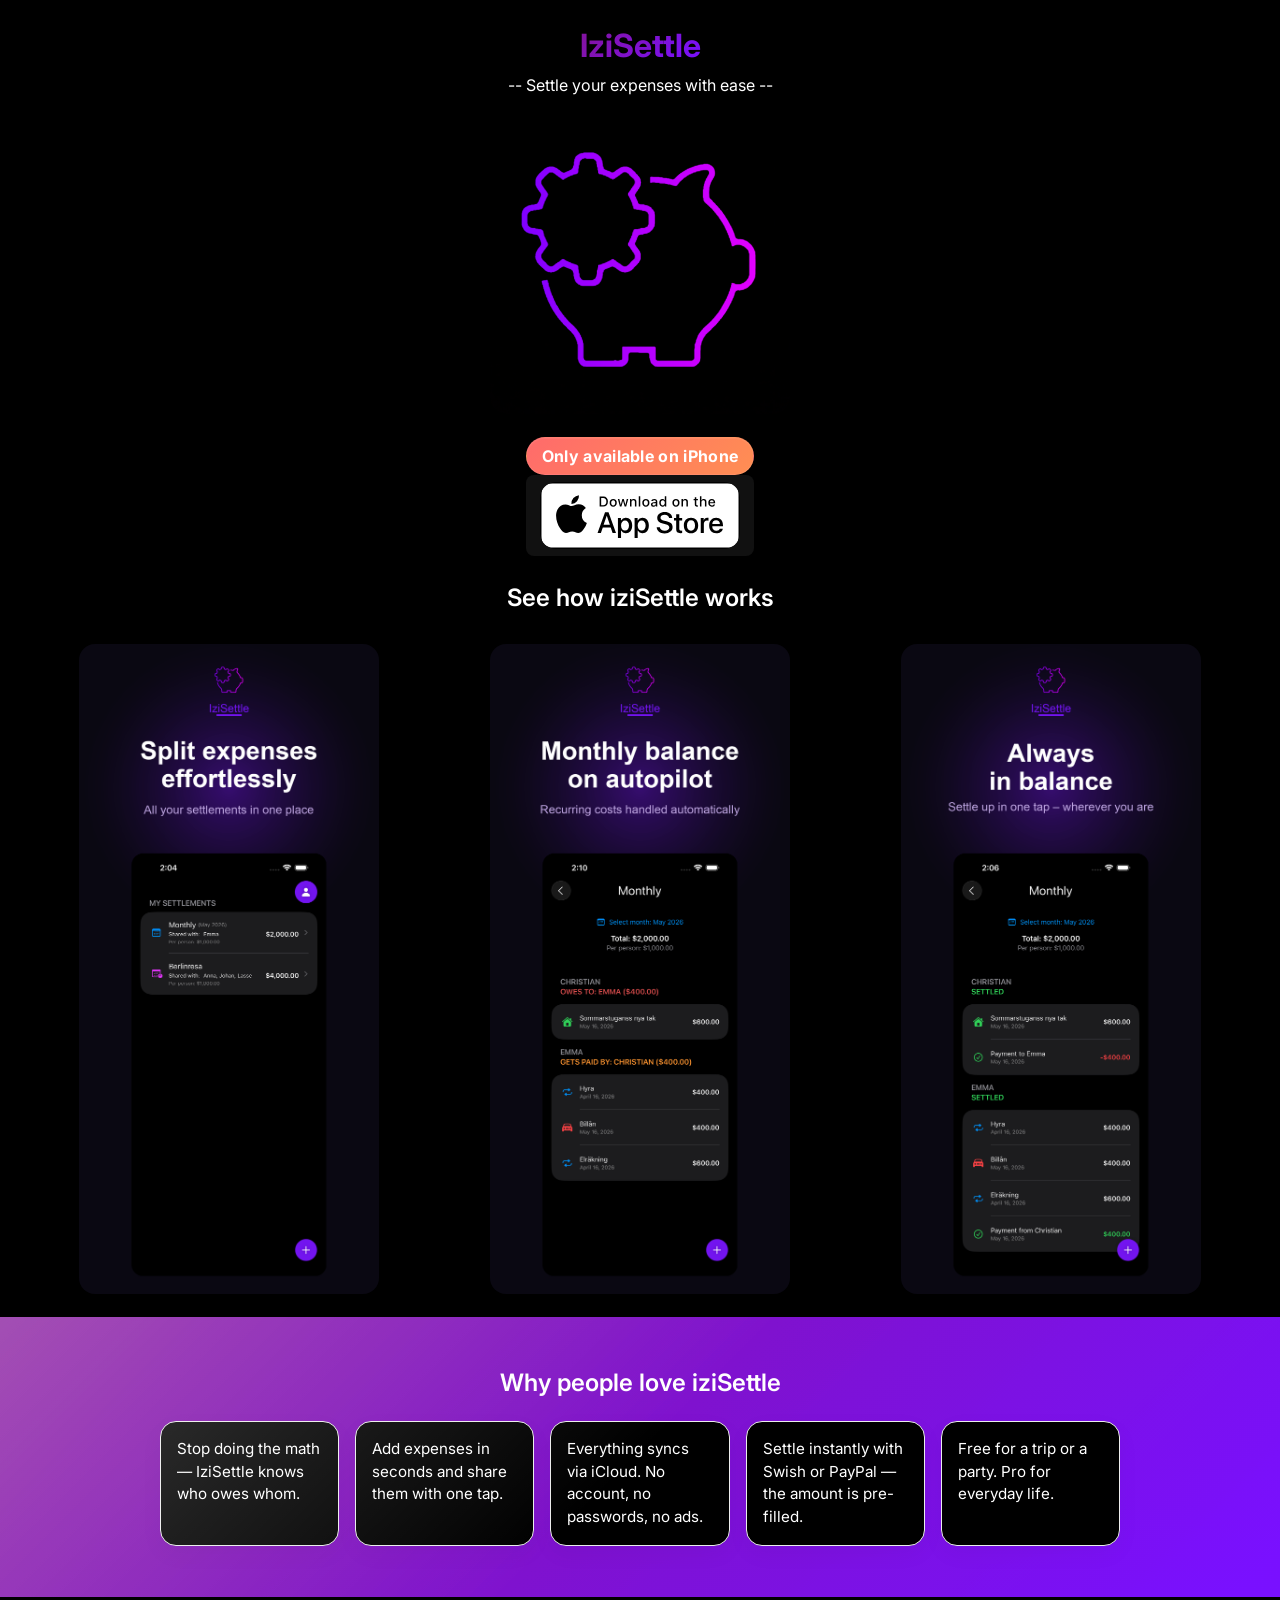
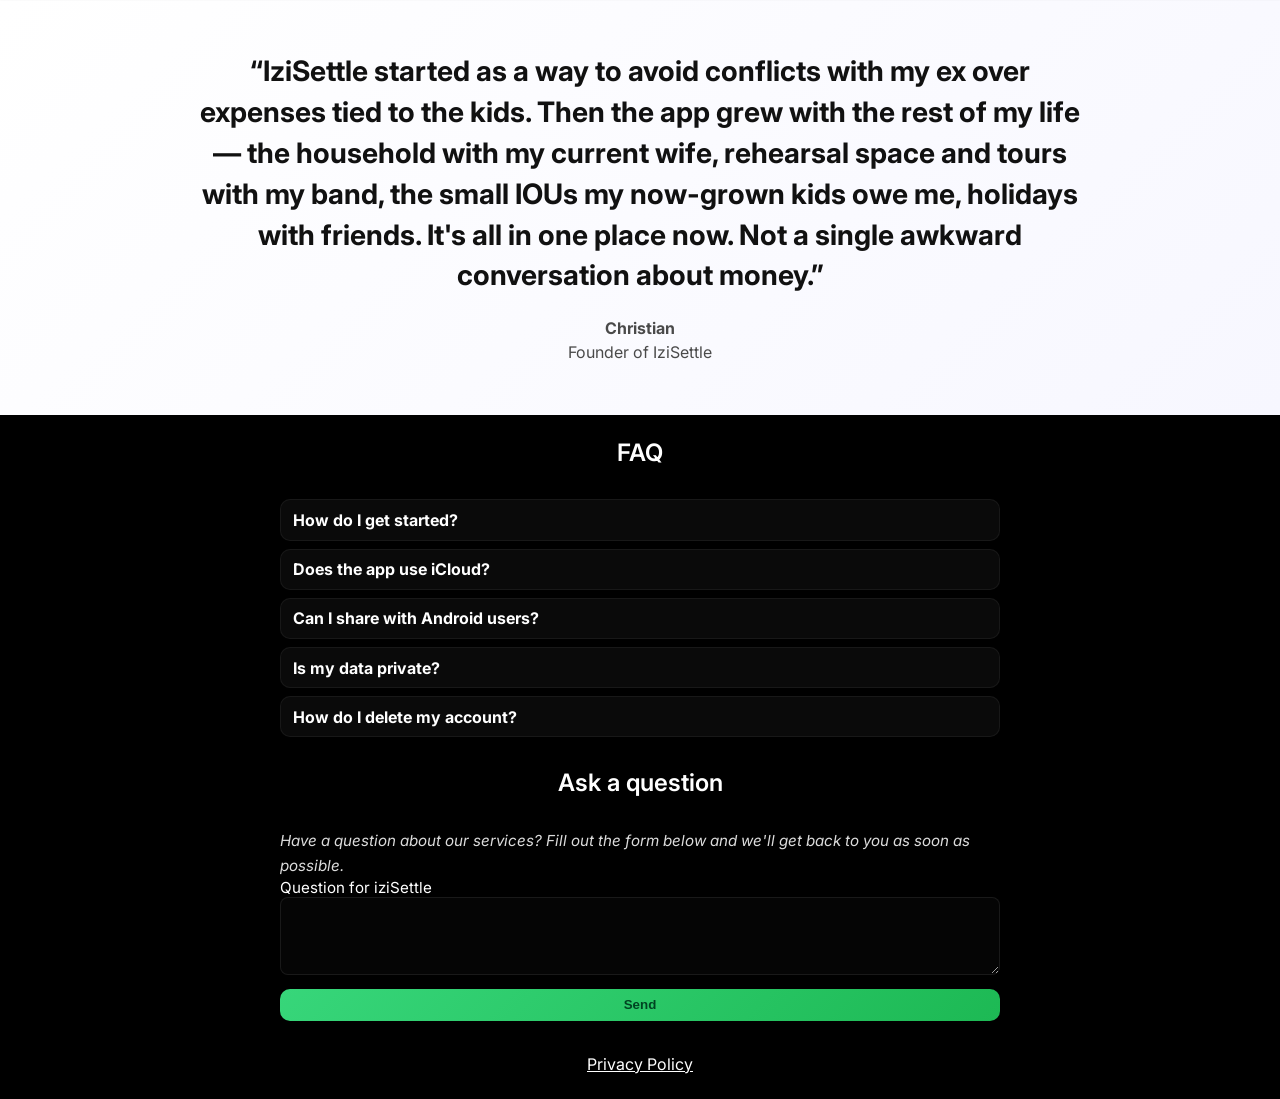
==== index.html @ 58799472 "./" ====
<!doctype html>
<html lang="en">
  <head>
    <meta charset="UTF-8" />
    <meta name="viewport" content="width=device-width, initial-scale=1.0" />
    <title>IziSettle -- Settle your expenses with ease --</title>
    <link rel="icon" href="images/logo.png" type="image/png" />
    <link rel="stylesheet" href="index.css" />
    <script type="module" src="js/form.js"></script>
    <script type="module" src="js/faq.js"></script>
    <script type="module" src="js/logo.js"></script>
    <script type="module" src="js/appStoreLink.js"></script>
    <script type="module" src="js/imageGallery.js"></script>
    <script type="module" src="js/languagePrompt.js"></script>
    <script type="module" src="js/valueStrip.js"></script>
    <script type="module" src="js/quote.js"></script>
  </head>
  <body>
    <main>
      <logo-comp></logo-comp>
      <app-store-link language="en"></app-store-link>
      <app-gallery language="en"></app-gallery>
      <value-strip language="en"></value-strip>
      <quote-card language="en"></quote-card>
      <faq-comp language="en"></faq-comp>
      <contact-form language="en"></contact-form>
      <a href="./privacy/">Privacy Policy </a>
    </main>
  </body>
</html>
---- index.css ----
@import url("https://fonts.googleapis.com/css2?family=Inter:wght@300;400;600;700&display=swap");

:root {
  --base-font:
    "Inter", -apple-system, BlinkMacSystemFont, "Segoe UI", "Helvetica Neue",
    Arial, sans-serif;
  --page-max-width: 960px;
  --page-gutter: clamp(1rem, 2vw, 2rem);
  --surface: #000;
  --surface-elevated: rgb(115, 20, 240);
  --border-soft: rgba(255, 255, 255, 0.14);
  --border-faint: rgba(255, 255, 255, 0.08);
}

html,
body {
  height: 100%;
}

html {
  color-scheme: dark;
}

body {
  font-family: var(--base-font);
  color: rgb(115, 20, 240);
  -webkit-font-smoothing: antialiased;
  -moz-osx-font-smoothing: grayscale;
  margin: 0;
  padding: 0;
  background: var(--surface);
}

/* Paragraphs */
p {
  font-weight: 400;
  font-size: 1rem;
  line-height: 1.6;
  margin: 0 0 1rem 0;
  color: #fff;
}
ul,
li,
a {
  color: #fff;
}

/* Headings */
h1,
h2,
h3,
h4,
h5,
h6 {
  font-family: var(--base-font);
  font-weight: 600;
  margin: 0 0 0.5rem 0;
}

h1 {
  font-weight: 700;
  font-size: 2rem;
}

/* Homepage container only: use full-viewport centering for the landing page */
body > main {
  display: flex;
  flex-direction: column;
  align-items: center;
  justify-content: flex-start;
  gap: clamp(1rem, 1.8vw, 1.5rem);
  width: min(100%, var(--page-max-width));
  margin: 0 auto;
  padding: var(--page-gutter);
  box-sizing: border-box;
}

faq-comp,
contact-form,
app-store-link,
logo-comp {
  display: block;
  width: 100%;
  text-align: center;
}

.quote-card {
  width: 100vw;
  margin-top: -20px;
  margin-inline: calc(50% - 50vw);
  background: linear-gradient(135deg, #ffffff 0%, #f7f7ff 100%);
  color: #111;
  padding: clamp(2.25rem, 4vw, 3.5rem) var(--page-gutter);
  box-sizing: border-box;
}

.quote-card__inner {
  max-width: min(900px, 100%);
  margin: 0 auto;
  text-align: center;
}

.quote-card__quote {
  margin: 0 0 1.25rem;
  color: #111;
  font-size: clamp(1.35rem, 2.2vw, 2rem);
  line-height: 1.45;
  font-weight: 700;
}

.quote-card__author,
.quote-card__role {
  margin: 0;
  color: #4a4a4a;
  font-size: 1rem;
  line-height: 1.5;
}

.quote-card__author {
  font-weight: 700;
}

.value-strip {
  width: 100vw;
  margin-inline: calc(50% - 50vw);
  background: #fff;
  padding: clamp(2rem, 4vw, 3.25rem) var(--page-gutter);
  box-sizing: border-box;
}

.value-strip__inner {
  max-width: var(--page-max-width);
  margin: 0 auto;
}

.value-strip h2 {
  margin-bottom: 1.5rem;
  text-align: center;
  color: #fff;
}

.value-strip__points {
  display: grid;
  grid-template-columns: repeat(5, minmax(0, 1fr));
  gap: 1rem;
}

.value-strip__point {
  background: #000;
  border: 1px solid #ececec;
  border-radius: 16px;
  padding: 1rem;
  box-shadow: 0 8px 24px rgba(0, 0, 0, 0.04);
}

.value-strip__point h3 {
  margin-bottom: 0.4rem;
  color: #fff;
  font-size: 1rem;
}

.value-strip__point p {
  margin: 0;
  color: #fff;
  font-size: 0.95rem;
  line-height: 1.5;
}

.language-prompt {
  position: sticky;
  inset-block-start: 0;
  z-index: 1000;
  box-sizing: border-box;
  width: 100vw;
  margin-inline: calc(50% - 50vw);
  padding: 1rem var(--page-gutter);
  border-radius: 0;
  border-block: 1px solid var(--border-soft);
  border-inline: 0;
  background: var(--surface);
  box-shadow: 0 10px 30px rgba(0, 0, 0, 0.3);
  color: #fff;
  display: flex;
  gap: 1rem;
  align-items: center;
  justify-content: space-between;
}

.language-prompt__content {
  flex: 1;
  text-align: left;
  min-width: 0;
}

.language-prompt__eyebrow {
  display: block;
  margin-bottom: 0.2rem;
  font-size: 0.82rem;
  font-weight: 700;
  letter-spacing: 0.08em;
  text-transform: uppercase;
  color: rgba(255, 255, 255, 0.7);
}

.language-prompt__title {
  margin: 0 0 0.25rem 0;
  font-size: 1rem;
  line-height: 1.4;
  color: #fff;
  text-align: left;
}

.language-prompt__text {
  margin: 0;
  color: rgba(255, 255, 255, 0.82);
}

.language-prompt__actions {
  display: flex;
  gap: 0.75rem;
  flex-wrap: wrap;
  justify-content: flex-end;
  flex: 0 0 auto;
}

.language-prompt__button,
.language-prompt__link {
  appearance: none;
  border: 0;
  border-radius: 999px;
  padding: 0.7rem 1rem;
  font: inherit;
  font-weight: 700;
  text-decoration: none;
  cursor: pointer;
  transition:
    transform 160ms ease,
    opacity 160ms ease,
    background 160ms ease;
}

.language-prompt__button:hover,
.language-prompt__link:hover {
  transform: translateY(-1px);
}

.language-prompt__button:focus,
.language-prompt__link:focus {
  outline: 2px solid rgb(115, 20, 240);
  outline-offset: 2px;
}

.language-prompt__button {
  color: #fff;
}

.language-prompt__link {
  background: var(--surface-elevated);
  color: #fff;
}

@media (max-width: 900px) {
  .value-strip__points {
    grid-template-columns: repeat(2, minmax(0, 1fr));
  }
}

@media (max-width: 640px) {
  .language-prompt {
    flex-direction: column;
    align-items: stretch;
    width: 100%;
    margin-inline: calc(50% - 50vw);
  }

  .value-strip__points {
    grid-template-columns: 1fr;
  }

  .language-prompt__actions {
    justify-content: space-between;
  }

  .language-prompt__button,
  .language-prompt__link {
    width: 100%;
    text-align: center;
  }
}

/* Shared section styles */
.faq,
.contact {
  width: 100%;
  max-width: 720px;
  margin: 0 auto;
  text-align: left;
  color: #fff;
}

.iphone-badge {
  display: inline-block;
  background: linear-gradient(135deg, #ff6b6b, #ff8e53);
  color: white;
  padding: 0.5rem 0.9rem;
  border-radius: 999px;
  font-weight: 700;
  box-shadow:
    0 6px 18px rgba(0, 0, 0, 0.35),
    0 1px 0 rgba(255, 255, 255, 0.06) inset;
  border: 1px solid rgba(255, 255, 255, 0.08);
  letter-spacing: 0.02em;
}

.app-store-link {
  display: inline-block;
  padding: 0.45rem 0.9rem;
  background: #111;
  color: #fff;
  border-radius: 8px;
  text-decoration: none;
  font-weight: 600;
}

.app-store-link:hover {
  transform: translateY(-2px);
}

.app-store-link:focus {
  outline: 2px solid rgb(115, 20, 240);
  outline-offset: 2px;
}

/* FAQ styles */
.faq details {
  background: rgba(255, 255, 255, 0.04);
  border: 1px solid rgba(255, 255, 255, 0.06);
  border-radius: 10px;
  margin: 0.5rem 0;
  padding: 0.6rem 0.75rem;
}

.faq summary {
  font-weight: 700;
  cursor: pointer;
  list-style: none;
}

.faq summary:focus {
  outline: 2px solid rgb(115, 20, 240);
  outline-offset: 2px;
  border-radius: 4px;
}

.faq summary::marker {
  content: none;
}

.faq details[open] {
  background: rgba(255, 255, 255, 0.06);
}

.faq p {
  margin: 0.5rem 0 0 0;
}

/* Contact form styles */
.contact form {
  display: grid;
  gap: 0.6rem;
}

.contact label {
  display: block;
  font-size: 0.95rem;
}

.contact-note {
  color: #dcdcdc;
  font-size: 0.95rem;
  margin: 0;
  font-style: italic;
}

input[type="text"],
input[type="email"],
textarea {
  width: 100%;
  padding: 0.5rem;
  border-radius: 8px;
  border: 1px solid rgba(255, 255, 255, 0.08);
  background: rgba(255, 255, 255, 0.02);
  color: #fff;
  box-sizing: border-box;
}

input[type="text"]:focus,
input[type="email"]:focus,
textarea:focus {
  outline: 2px solid rgb(115, 20, 240);
  outline-offset: 2px;
  background: rgba(255, 255, 255, 0.04);
}

button[type="submit"] {
  padding: 0.55rem 0.9rem;
  background: linear-gradient(135deg, #37d67a, #1db954);
  color: #042;
  border: none;
  border-radius: 10px;
  font-weight: 700;
  cursor: pointer;
}

button[type="submit"]:focus {
  outline: 2px solid rgb(115, 20, 240);
  outline-offset: 2px;
}

button[disabled] {
  opacity: 0.7;
  cursor: default;
}

.contact #cf-status {
  margin: 0;
  font-size: 0.95rem;
}

.brand-gradient {
  position: relative;
  overflow: hidden;

  background: linear-gradient(135deg, #7d1691 0%, #7314f0 100%);

  box-shadow: 0 1.5px 2px rgba(0, 0, 0, 0.25);

  filter: saturate(1.1);
}

.brand-gradient::before {
  content: "";
  position: absolute;
  inset: 0;

  background: linear-gradient(
    135deg,
    rgba(255, 255, 255, 0.25) 0%,
    rgba(255, 255, 255, 0.12) 25%,
    transparent 50%
  );

  mix-blend-mode: screen;
  pointer-events: none;
}
.izi-gradient {
  display: inline-block;

  /* Huvudgradienten */
  background: linear-gradient(135deg, #7d1691 0%, #7314f0 100%);

  -webkit-background-clip: text;
  background-clip: text;
  color: transparent;

  /* SwiftUI-shadow */
  filter: saturate(1.1) drop-shadow(0 1.5px 2px rgba(0, 0, 0, 0.25));

  position: relative;
}
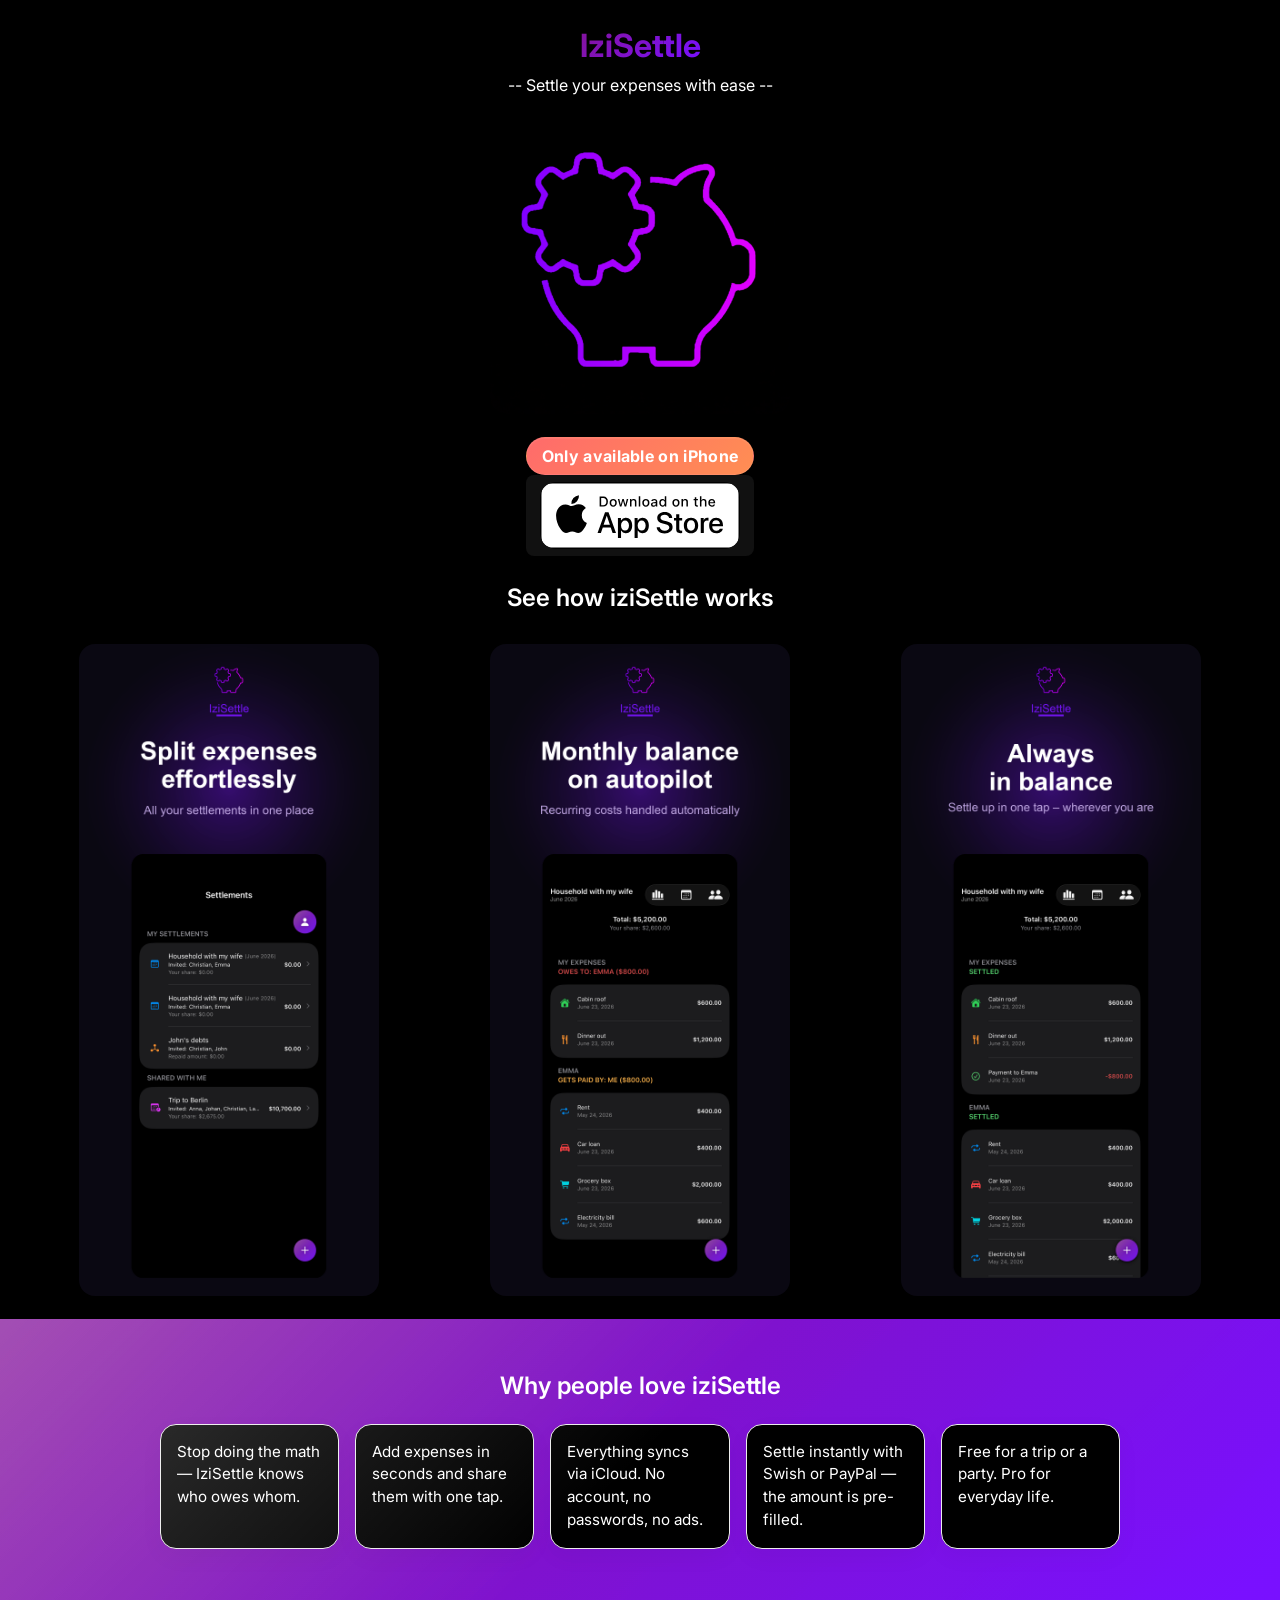
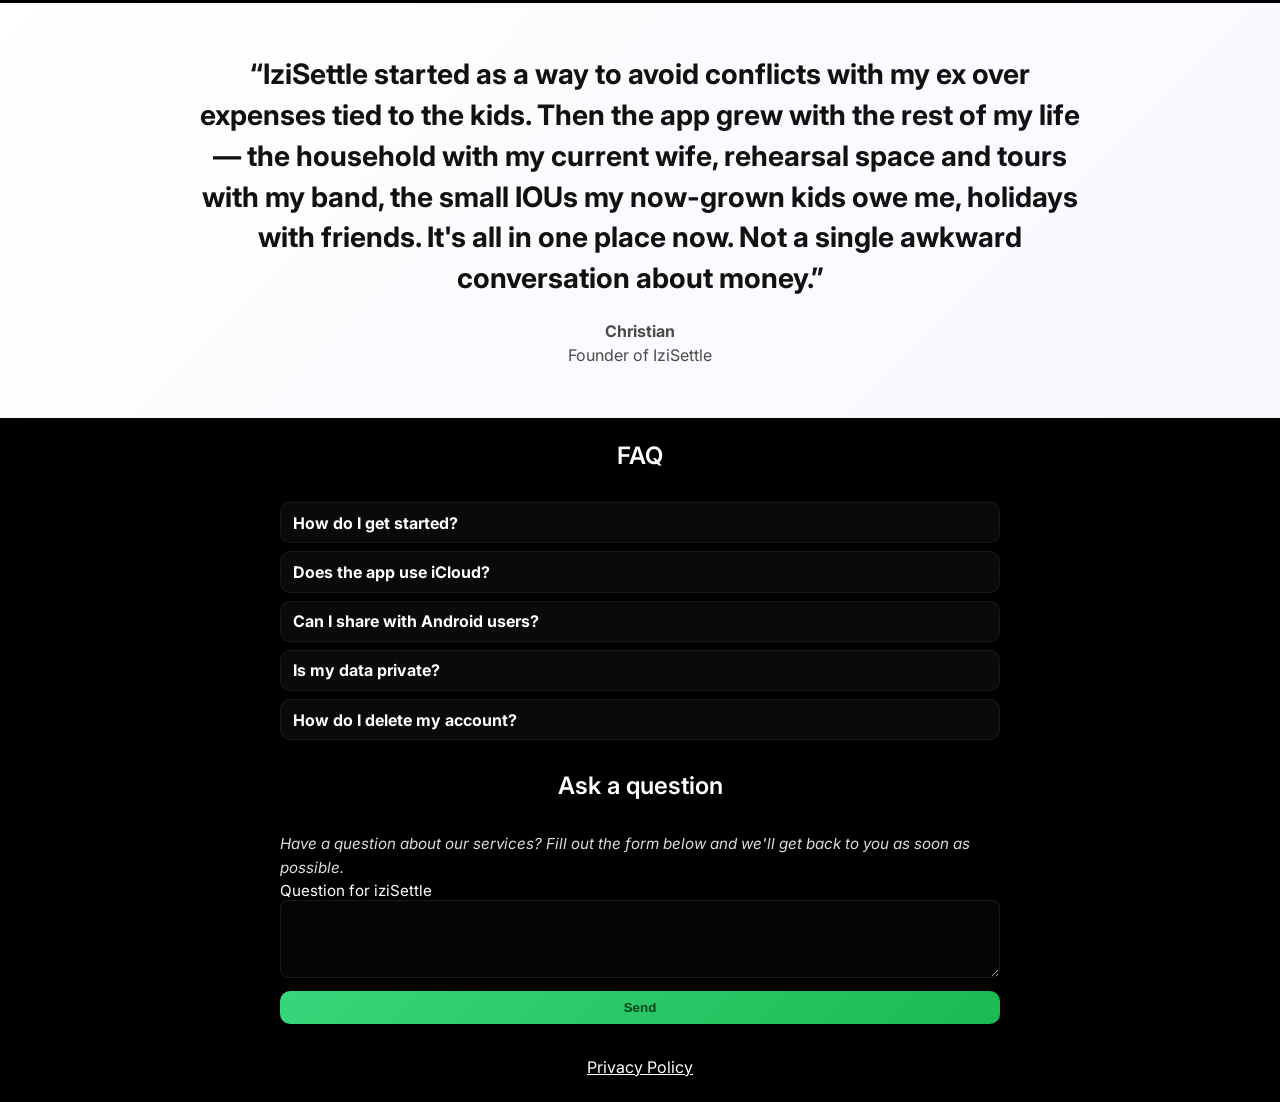
==== commit daec8ce4: "add logo to iphone" ====
--- a/index.html
+++ b/index.html
@@ -14,6 +14,8 @@
     <script type="module" src="js/languagePrompt.js"></script>
     <script type="module" src="js/valueStrip.js"></script>
     <script type="module" src="js/quote.js"></script>
+    <meta property="og:title" content="IziSettle" />
+    <meta property="og:image" content="https://izisettle.com/images/logo.png" />
   </head>
   <body>
     <main>
@@ -24,7 +26,7 @@
       <quote-card language="en"></quote-card>
       <faq-comp language="en"></faq-comp>
       <contact-form language="en"></contact-form>
-      <a href="./privacy/">Privacy Policy </a>
+      <a href="privacy/">Privacy Policy</a>
     </main>
   </body>
 </html>
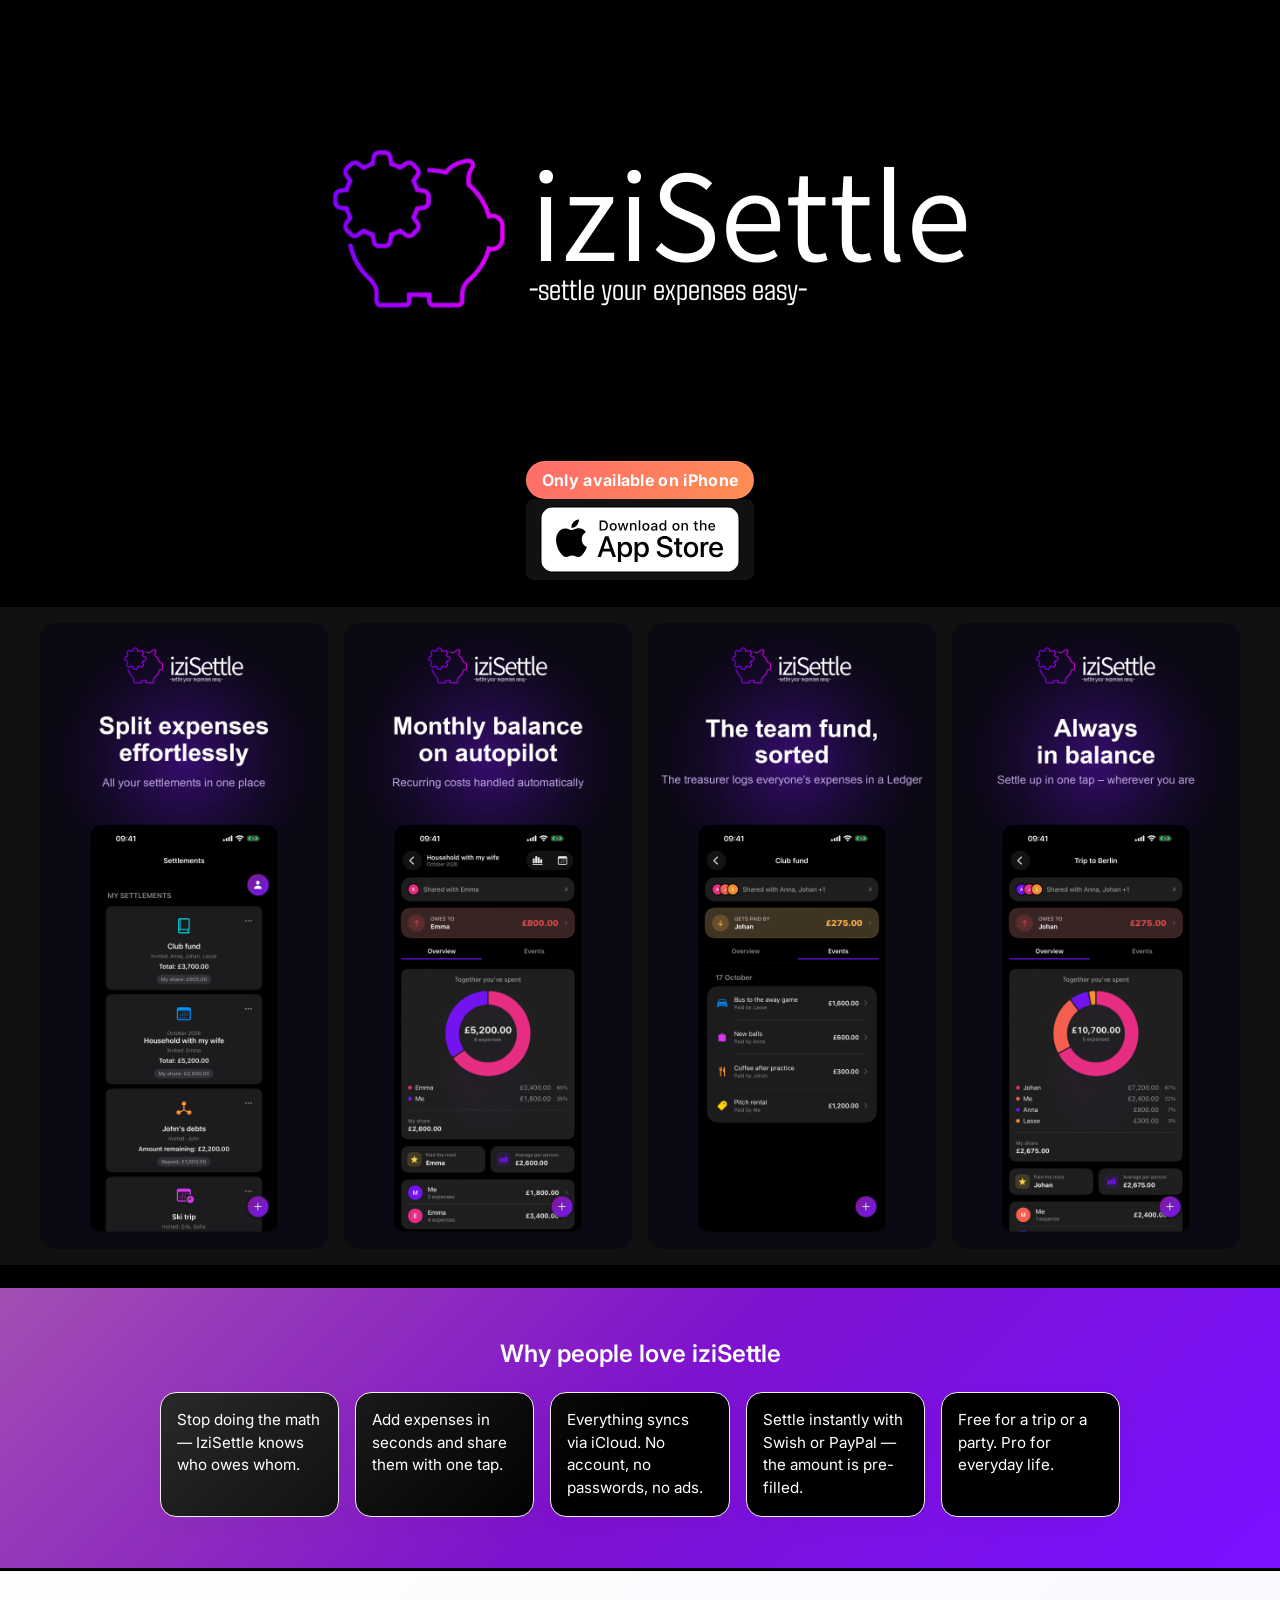
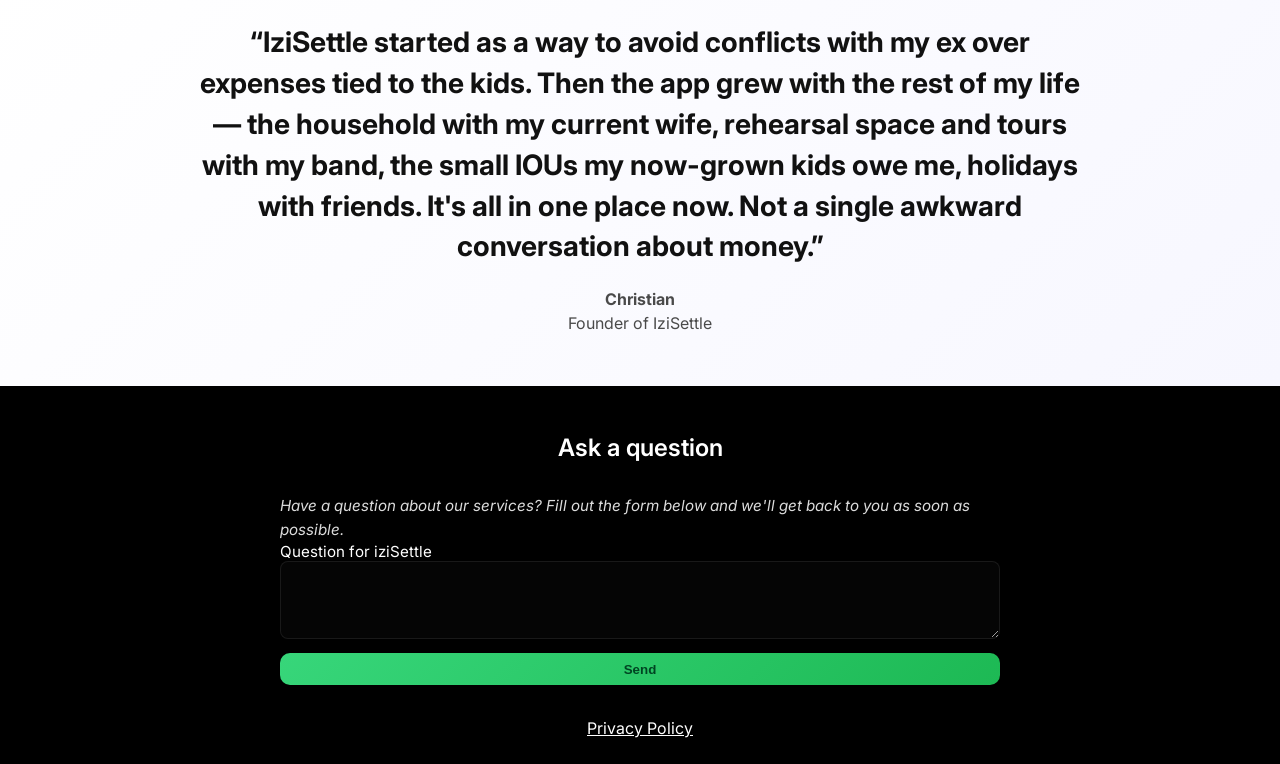
==== commit 87d3d976: "logo changes" ====
--- a/index.html
+++ b/index.html
@@ -6,20 +6,18 @@
     <title>IziSettle -- Settle your expenses with ease --</title>
     <link rel="icon" href="images/logo.png" type="image/png" />
     <link rel="stylesheet" href="index.css" />
+    <script type="module" src="js/brandHeader.js"></script>
     <script type="module" src="js/form.js"></script>
-    <script type="module" src="js/faq.js"></script>
-    <script type="module" src="js/logo.js"></script>
     <script type="module" src="js/appStoreLink.js"></script>
     <script type="module" src="js/imageGallery.js"></script>
     <script type="module" src="js/languagePrompt.js"></script>
     <script type="module" src="js/valueStrip.js"></script>
     <script type="module" src="js/quote.js"></script>
     <meta property="og:title" content="IziSettle" />
-    <meta property="og:image" content="https://izisettle.com/images/logo.png" />
   </head>
   <body>
     <main>
-      <logo-comp></logo-comp>
+      <brand-header></brand-header>
       <app-store-link language="en"></app-store-link>
       <app-gallery language="en"></app-gallery>
       <value-strip language="en"></value-strip>
--- a/index.css
+++ b/index.css
@@ -1,4 +1,6 @@
 @import url("https://fonts.googleapis.com/css2?family=Inter:wght@300;400;600;700&display=swap");
+@import url("https://fonts.googleapis.com/css?family=Agdasima");
+@import url("https://fonts.googleapis.com/css?family=Akatab");
 
 :root {
   --base-font:
@@ -78,10 +80,74 @@
 faq-comp,
 contact-form,
 app-store-link,
-logo-comp {
+brand-header {
   display: block;
   width: 100%;
   text-align: center;
+}
+
+brand-header {
+  width: 100vw;
+  margin-inline: calc(50% - 50vw);
+}
+
+.brand-header {
+  box-sizing: border-box;
+  width: 100%;
+  padding: clamp(4rem, 8vw, 6rem) var(--page-gutter);
+  background: #000;
+  color: #fff;
+  text-align: center;
+}
+
+.brand-header__content {
+  min-width: 0;
+  max-width: 100%;
+  text-align: left;
+}
+
+.brand-header__layout {
+  display: grid;
+  grid-template-columns: 220px minmax(0, max-content);
+  align-items: center;
+  gap: 0;
+  width: fit-content;
+  max-width: 100%;
+  margin: 0 auto;
+}
+
+.brand-header__logo {
+  display: block;
+  width: min(100%, 220px);
+  aspect-ratio: 1;
+  object-fit: contain;
+  justify-self: center;
+}
+
+.brand-header__title {
+  margin: 0;
+  color: #fff;
+  font-family: "Akatab", sans-serif;
+  font-size: clamp(2.5rem, 11vw, 8rem);
+  font-weight: 400;
+  line-height: 0.95;
+  overflow-wrap: anywhere;
+  letter-spacing: -7%;
+}
+
+.brand-header__tagline {
+  margin: -10px 0 0 -1px;
+  color: #fff;
+  font-family: "Agdasima", sans-serif;
+  font-size: clamp(0.75rem, 2.5vw, 2rem);
+  line-height: 1.1;
+}
+
+@media (max-width: 640px) {
+  .brand-header__layout {
+    grid-template-columns: minmax(0, 1fr) minmax(0, 2fr);
+    width: 100%;
+  }
 }
 
 .quote-card {
@@ -468,3 +534,26 @@
 
   position: relative;
 }
+.izi-gradient-pro {
+  display: inline-block;
+
+  /* Pro-gradienten (guld): brons → guld → highlight → guld → brons */
+  background: linear-gradient(
+    135deg,
+    #7a5512 0%,
+    #c9971e 25%,
+    #f4d03f 46%,
+    #fff3b0 55%,
+    #e6b422 68%,
+    #8a6313 100%
+  );
+
+  -webkit-background-clip: text;
+  background-clip: text;
+  color: transparent;
+
+  /* SwiftUI-shadow */
+  filter: saturate(1.1) drop-shadow(0 1.5px 2px rgba(0, 0, 0, 0.25));
+
+  position: relative;
+}
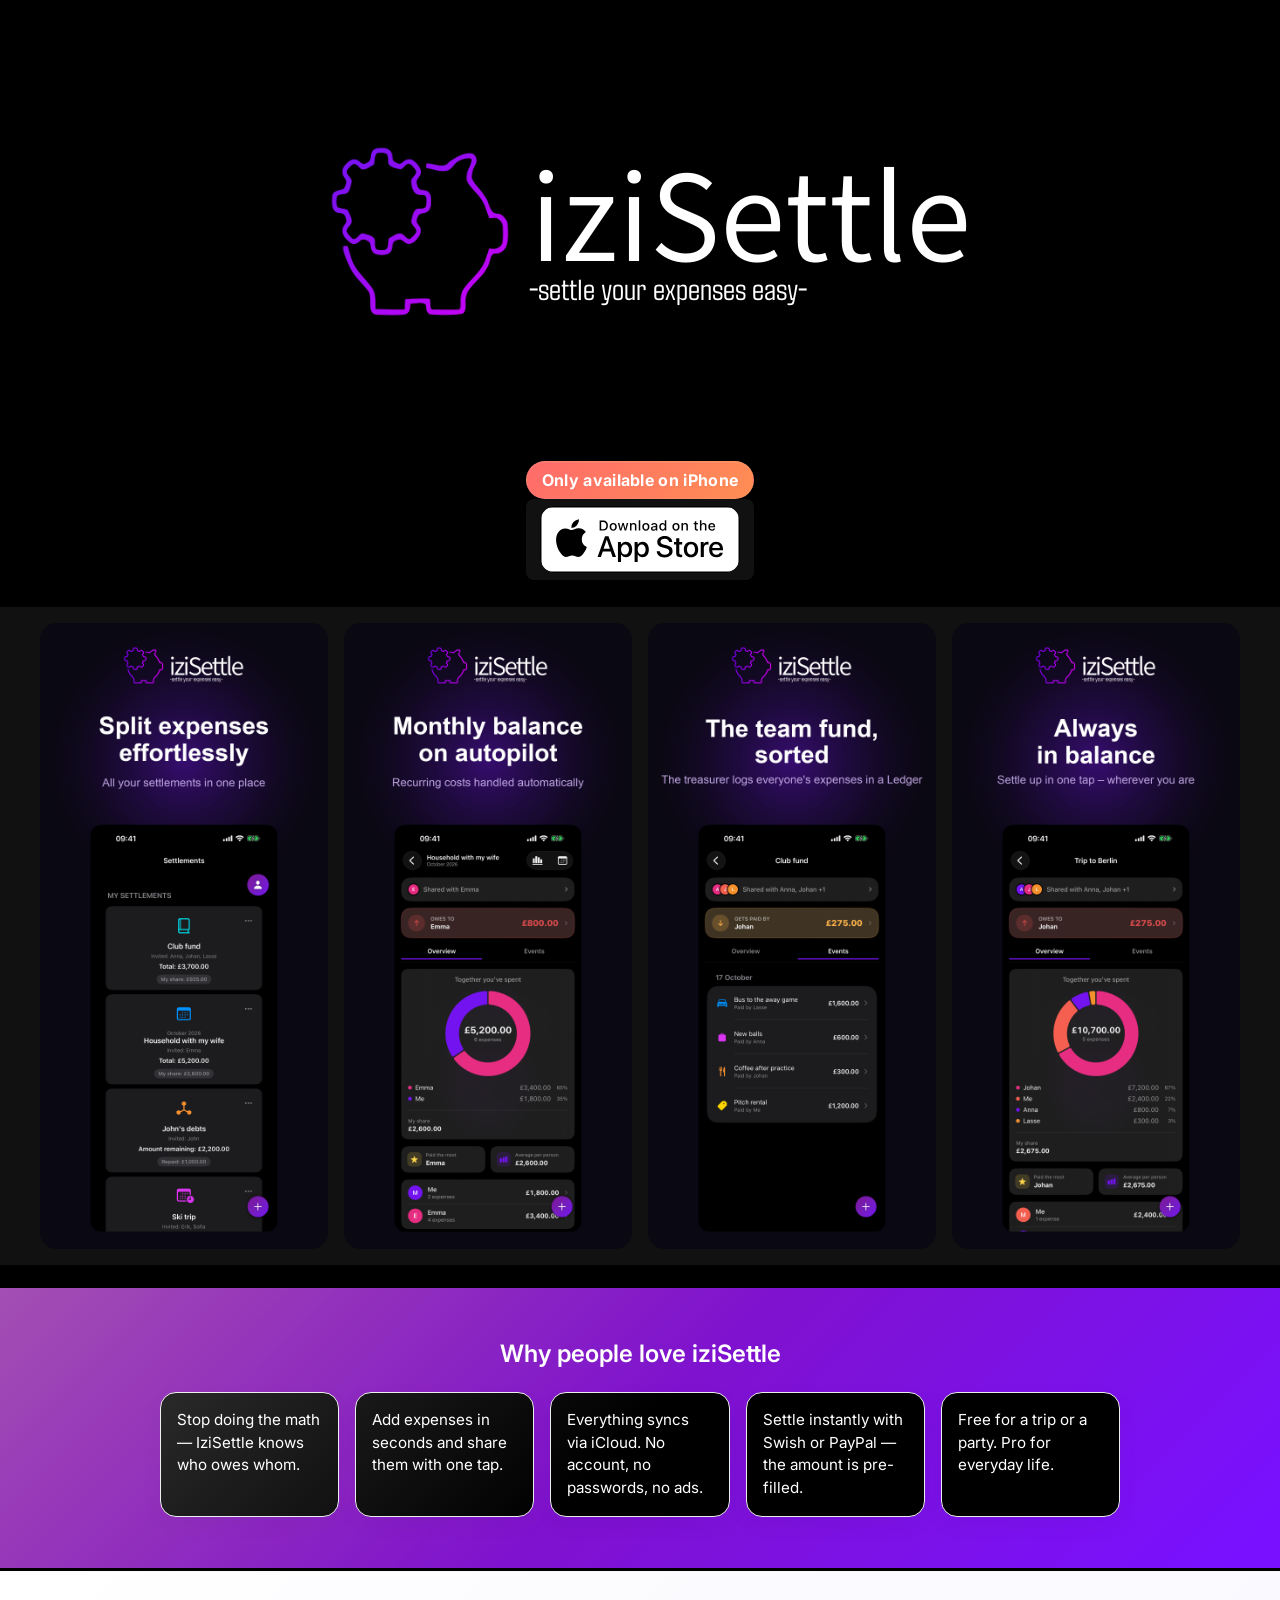
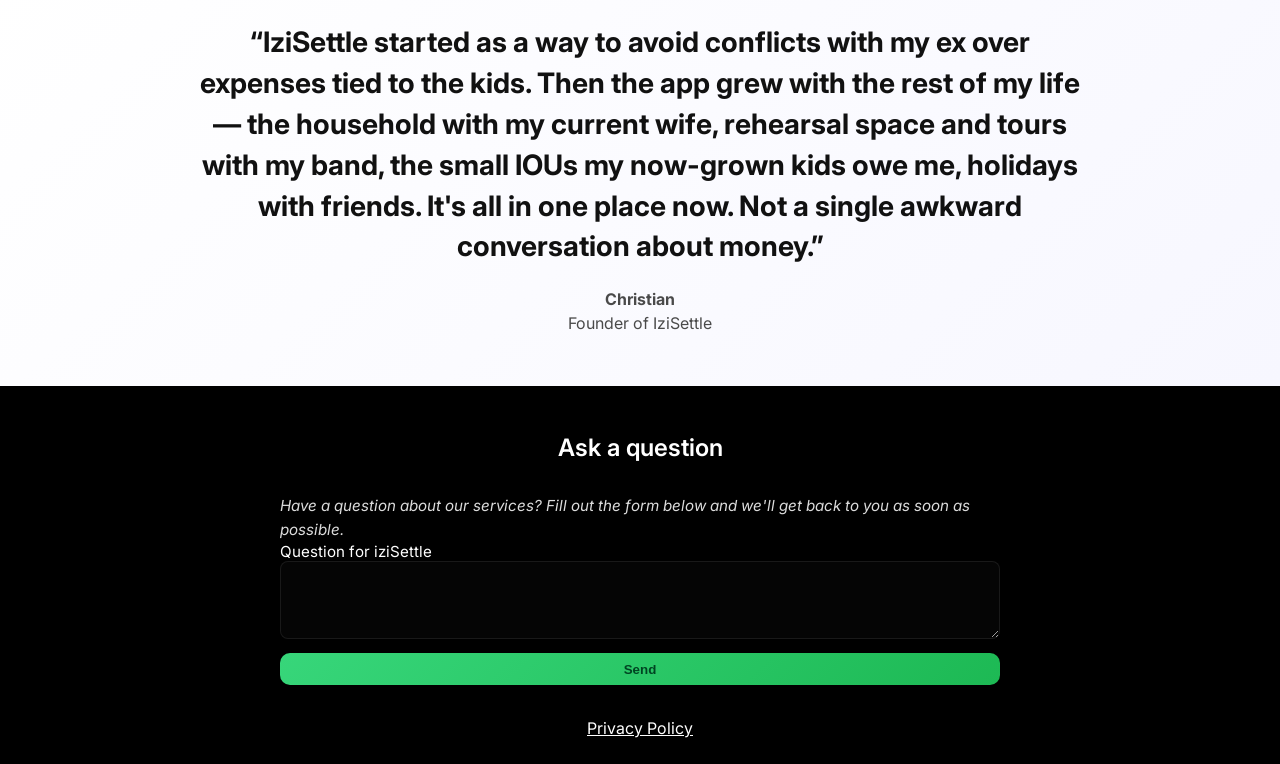
==== commit 3d753177: "new izisettlelogo" ====
--- a/index.html
+++ b/index.html
@@ -3,7 +3,7 @@
   <head>
     <meta charset="UTF-8" />
     <meta name="viewport" content="width=device-width, initial-scale=1.0" />
-    <title>IziSettle -- Settle your expenses with ease --</title>
+    <title>iziSettle -settle your expenses easy-</title>
     <link rel="icon" href="images/logo.png" type="image/png" />
     <link rel="stylesheet" href="index.css" />
     <script type="module" src="js/brandHeader.js"></script>
@@ -14,6 +14,7 @@
     <script type="module" src="js/valueStrip.js"></script>
     <script type="module" src="js/quote.js"></script>
     <meta property="og:title" content="IziSettle" />
+    <meta property="og:image" content="https://izisettle.com/images/logo.png" />
   </head>
   <body>
     <main>
